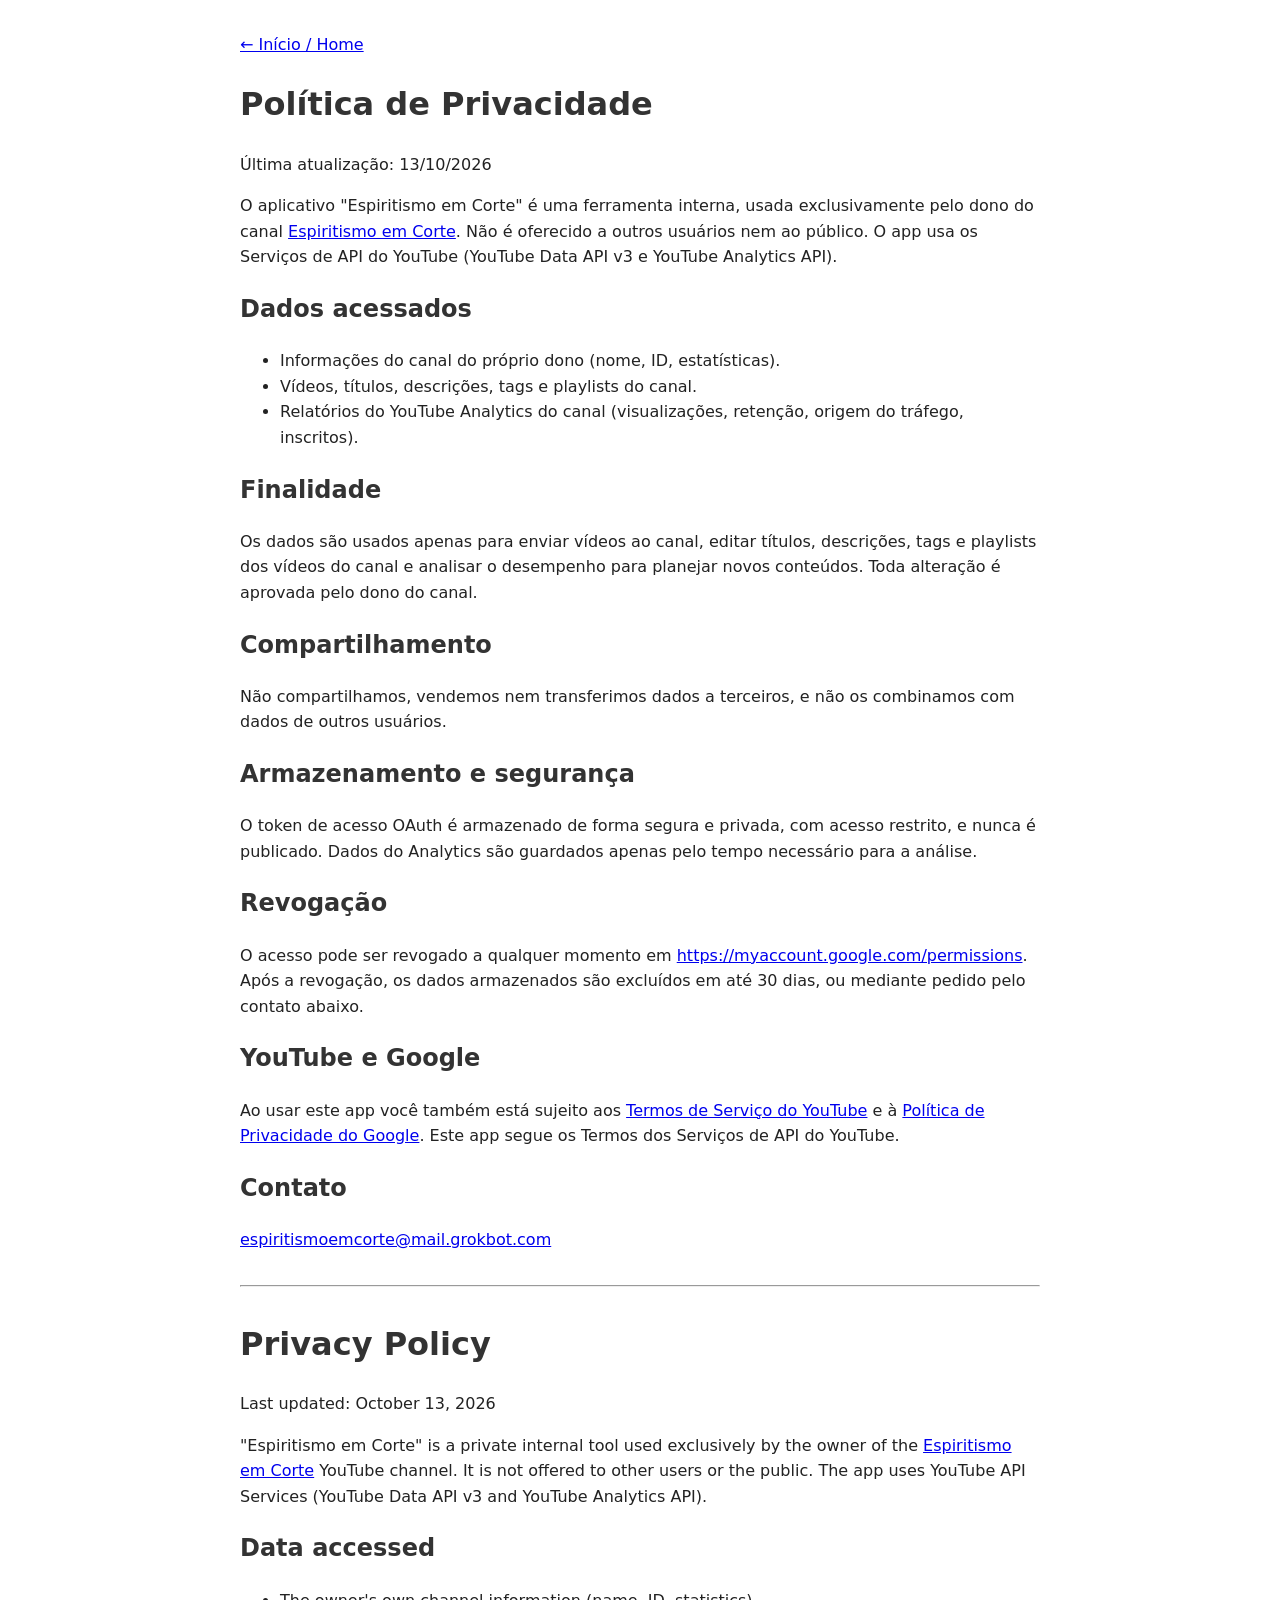
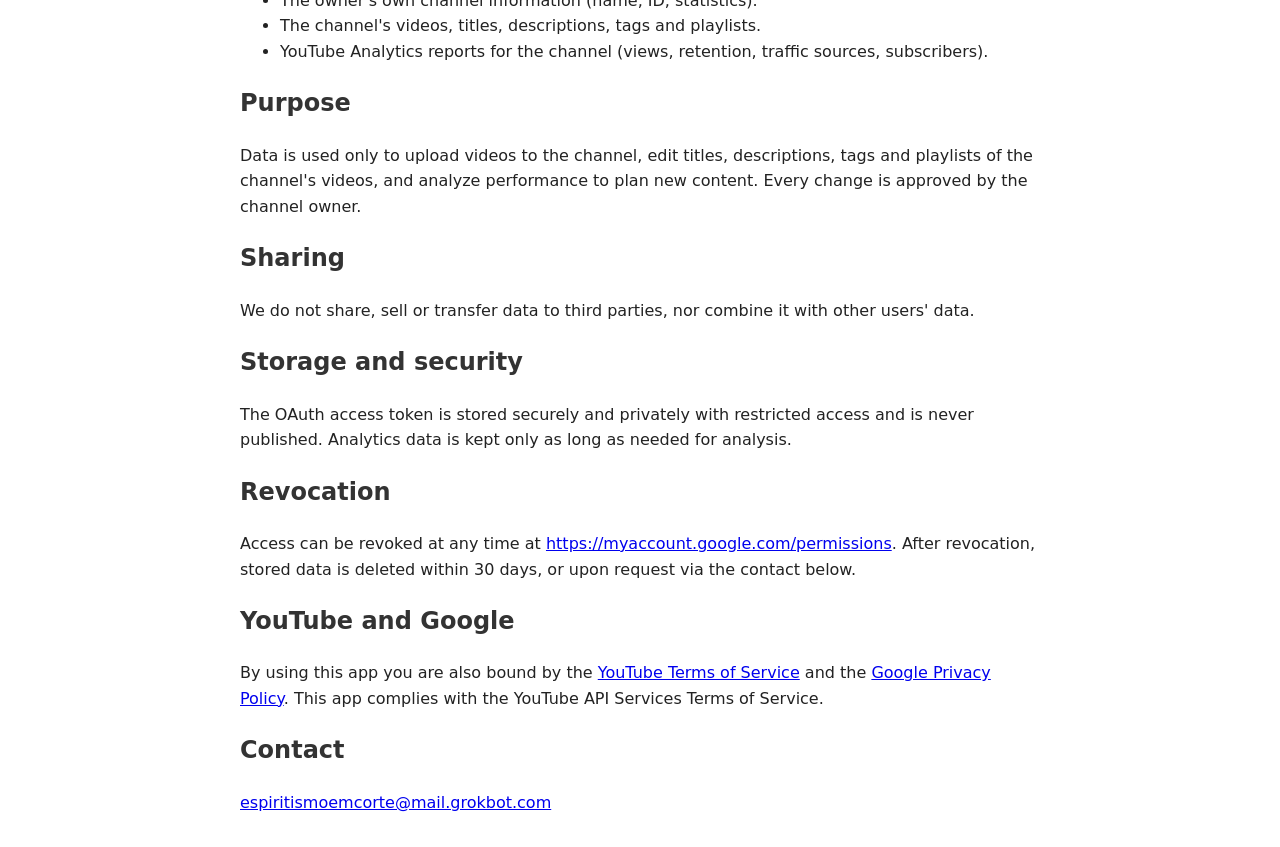
==== privacy.html @ 271f87a2 "Páginas legais do app Espiritismo em Corte" ====
<!DOCTYPE html><html lang="pt-BR"><head><meta charset="utf-8"><meta name="viewport" content="width=device-width,initial-scale=1"><title>Política de Privacidade - Espiritismo em Corte</title><link rel="stylesheet" href="style.css"></head><body>
<p><a href="index.html">← Início / Home</a></p>
<h1>Política de Privacidade</h1><p>Última atualização: 13/10/2026</p>
<p>O aplicativo "Espiritismo em Corte" é uma ferramenta interna, usada exclusivamente pelo dono do canal <a href="https://www.youtube.com/@espiritismoemcorte">Espiritismo em Corte</a>. Não é oferecido a outros usuários nem ao público. O app usa os Serviços de API do YouTube (YouTube Data API v3 e YouTube Analytics API).</p>
<h2>Dados acessados</h2><ul><li>Informações do canal do próprio dono (nome, ID, estatísticas).</li><li>Vídeos, títulos, descrições, tags e playlists do canal.</li><li>Relatórios do YouTube Analytics do canal (visualizações, retenção, origem do tráfego, inscritos).</li></ul>
<h2>Finalidade</h2><p>Os dados são usados apenas para enviar vídeos ao canal, editar títulos, descrições, tags e playlists dos vídeos do canal e analisar o desempenho para planejar novos conteúdos. Toda alteração é aprovada pelo dono do canal.</p>
<h2>Compartilhamento</h2><p>Não compartilhamos, vendemos nem transferimos dados a terceiros, e não os combinamos com dados de outros usuários.</p>
<h2>Armazenamento e segurança</h2><p>O token de acesso OAuth é armazenado de forma segura e privada, com acesso restrito, e nunca é publicado. Dados do Analytics são guardados apenas pelo tempo necessário para a análise.</p>
<h2>Revogação</h2><p>O acesso pode ser revogado a qualquer momento em <a href="https://myaccount.google.com/permissions">https://myaccount.google.com/permissions</a>. Após a revogação, os dados armazenados são excluídos em até 30 dias, ou mediante pedido pelo contato abaixo.</p>
<h2>YouTube e Google</h2><p>Ao usar este app você também está sujeito aos <a href="https://www.youtube.com/t/terms">Termos de Serviço do YouTube</a> e à <a href="https://policies.google.com/privacy">Política de Privacidade do Google</a>. Este app segue os Termos dos Serviços de API do YouTube.</p>
<h2>Contato</h2><p><a href="mailto:espiritismoemcorte@mail.grokbot.com">espiritismoemcorte@mail.grokbot.com</a></p>
<hr>
<h1>Privacy Policy</h1><p>Last updated: October 13, 2026</p>
<p>"Espiritismo em Corte" is a private internal tool used exclusively by the owner of the <a href="https://www.youtube.com/@espiritismoemcorte">Espiritismo em Corte</a> YouTube channel. It is not offered to other users or the public. The app uses YouTube API Services (YouTube Data API v3 and YouTube Analytics API).</p>
<h2>Data accessed</h2><ul><li>The owner's own channel information (name, ID, statistics).</li><li>The channel's videos, titles, descriptions, tags and playlists.</li><li>YouTube Analytics reports for the channel (views, retention, traffic sources, subscribers).</li></ul>
<h2>Purpose</h2><p>Data is used only to upload videos to the channel, edit titles, descriptions, tags and playlists of the channel's videos, and analyze performance to plan new content. Every change is approved by the channel owner.</p>
<h2>Sharing</h2><p>We do not share, sell or transfer data to third parties, nor combine it with other users' data.</p>
<h2>Storage and security</h2><p>The OAuth access token is stored securely and privately with restricted access and is never published. Analytics data is kept only as long as needed for analysis.</p>
<h2>Revocation</h2><p>Access can be revoked at any time at <a href="https://myaccount.google.com/permissions">https://myaccount.google.com/permissions</a>. After revocation, stored data is deleted within 30 days, or upon request via the contact below.</p>
<h2>YouTube and Google</h2><p>By using this app you are also bound by the <a href="https://www.youtube.com/t/terms">YouTube Terms of Service</a> and the <a href="https://policies.google.com/privacy">Google Privacy Policy</a>. This app complies with the YouTube API Services Terms of Service.</p>
<h2>Contact</h2><p><a href="mailto:espiritismoemcorte@mail.grokbot.com">espiritismoemcorte@mail.grokbot.com</a></p>
</body></html>
---- style.css ----
body{font-family:system-ui,sans-serif;max-width:800px;margin:2rem auto;padding:0 1rem;line-height:1.6;color:#222}h1,h2{color:#333}hr{margin:2rem 0}
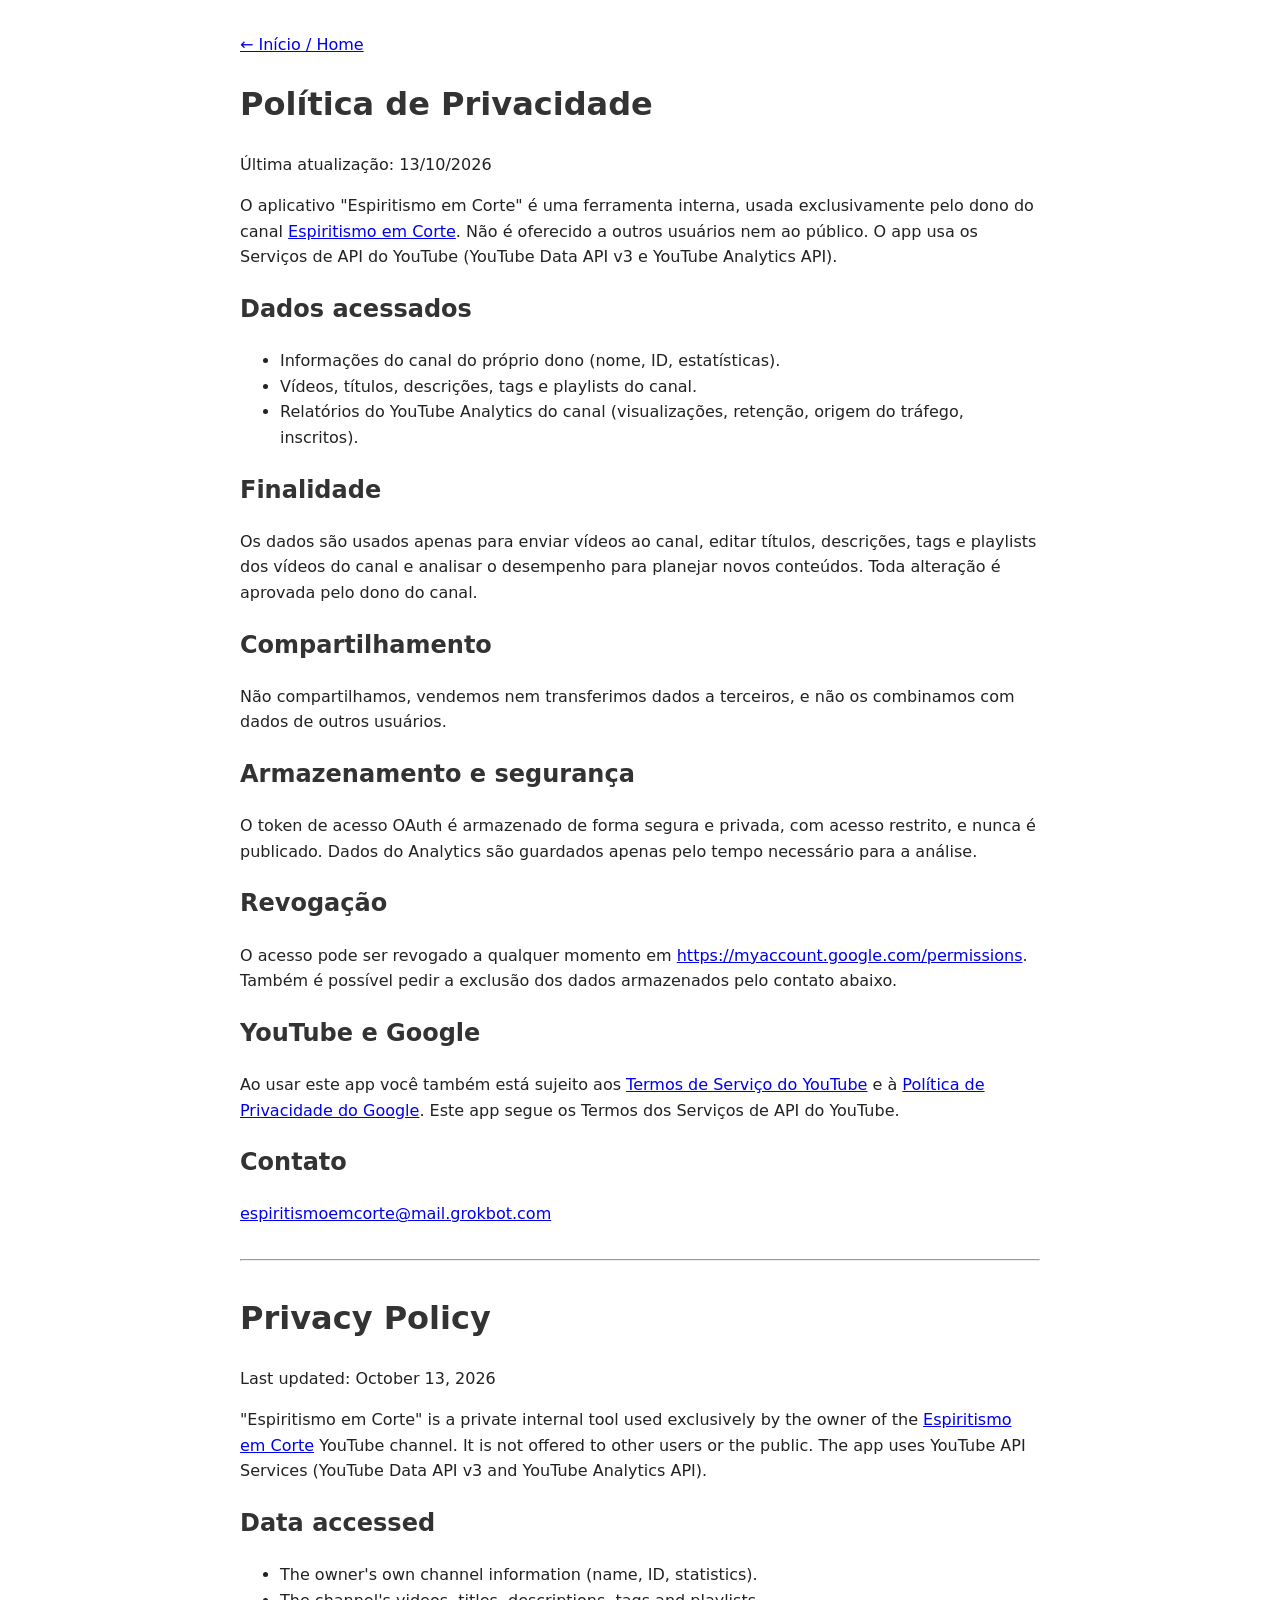
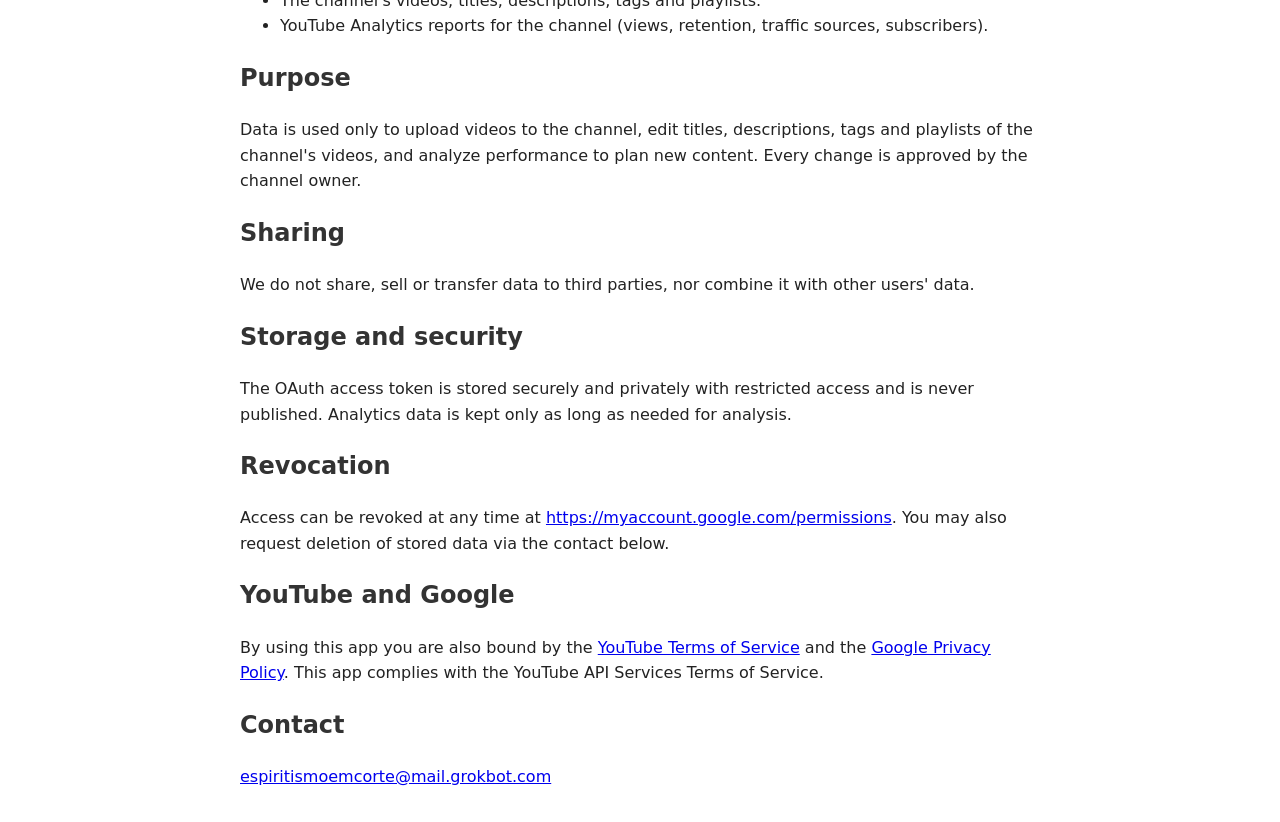
==== commit ad9ca7c9: "Remove prazo de 30 dias" ====
--- a/privacy.html
+++ b/privacy.html
@@ -6,7 +6,7 @@
 <h2>Finalidade</h2><p>Os dados são usados apenas para enviar vídeos ao canal, editar títulos, descrições, tags e playlists dos vídeos do canal e analisar o desempenho para planejar novos conteúdos. Toda alteração é aprovada pelo dono do canal.</p>
 <h2>Compartilhamento</h2><p>Não compartilhamos, vendemos nem transferimos dados a terceiros, e não os combinamos com dados de outros usuários.</p>
 <h2>Armazenamento e segurança</h2><p>O token de acesso OAuth é armazenado de forma segura e privada, com acesso restrito, e nunca é publicado. Dados do Analytics são guardados apenas pelo tempo necessário para a análise.</p>
-<h2>Revogação</h2><p>O acesso pode ser revogado a qualquer momento em <a href="https://myaccount.google.com/permissions">https://myaccount.google.com/permissions</a>. Após a revogação, os dados armazenados são excluídos em até 30 dias, ou mediante pedido pelo contato abaixo.</p>
+<h2>Revogação</h2><p>O acesso pode ser revogado a qualquer momento em <a href="https://myaccount.google.com/permissions">https://myaccount.google.com/permissions</a>. Também é possível pedir a exclusão dos dados armazenados pelo contato abaixo.</p>
 <h2>YouTube e Google</h2><p>Ao usar este app você também está sujeito aos <a href="https://www.youtube.com/t/terms">Termos de Serviço do YouTube</a> e à <a href="https://policies.google.com/privacy">Política de Privacidade do Google</a>. Este app segue os Termos dos Serviços de API do YouTube.</p>
 <h2>Contato</h2><p><a href="mailto:espiritismoemcorte@mail.grokbot.com">espiritismoemcorte@mail.grokbot.com</a></p>
 <hr>
@@ -16,7 +16,7 @@
 <h2>Purpose</h2><p>Data is used only to upload videos to the channel, edit titles, descriptions, tags and playlists of the channel's videos, and analyze performance to plan new content. Every change is approved by the channel owner.</p>
 <h2>Sharing</h2><p>We do not share, sell or transfer data to third parties, nor combine it with other users' data.</p>
 <h2>Storage and security</h2><p>The OAuth access token is stored securely and privately with restricted access and is never published. Analytics data is kept only as long as needed for analysis.</p>
-<h2>Revocation</h2><p>Access can be revoked at any time at <a href="https://myaccount.google.com/permissions">https://myaccount.google.com/permissions</a>. After revocation, stored data is deleted within 30 days, or upon request via the contact below.</p>
+<h2>Revocation</h2><p>Access can be revoked at any time at <a href="https://myaccount.google.com/permissions">https://myaccount.google.com/permissions</a>. You may also request deletion of stored data via the contact below.</p>
 <h2>YouTube and Google</h2><p>By using this app you are also bound by the <a href="https://www.youtube.com/t/terms">YouTube Terms of Service</a> and the <a href="https://policies.google.com/privacy">Google Privacy Policy</a>. This app complies with the YouTube API Services Terms of Service.</p>
 <h2>Contact</h2><p><a href="mailto:espiritismoemcorte@mail.grokbot.com">espiritismoemcorte@mail.grokbot.com</a></p>
 </body></html>
